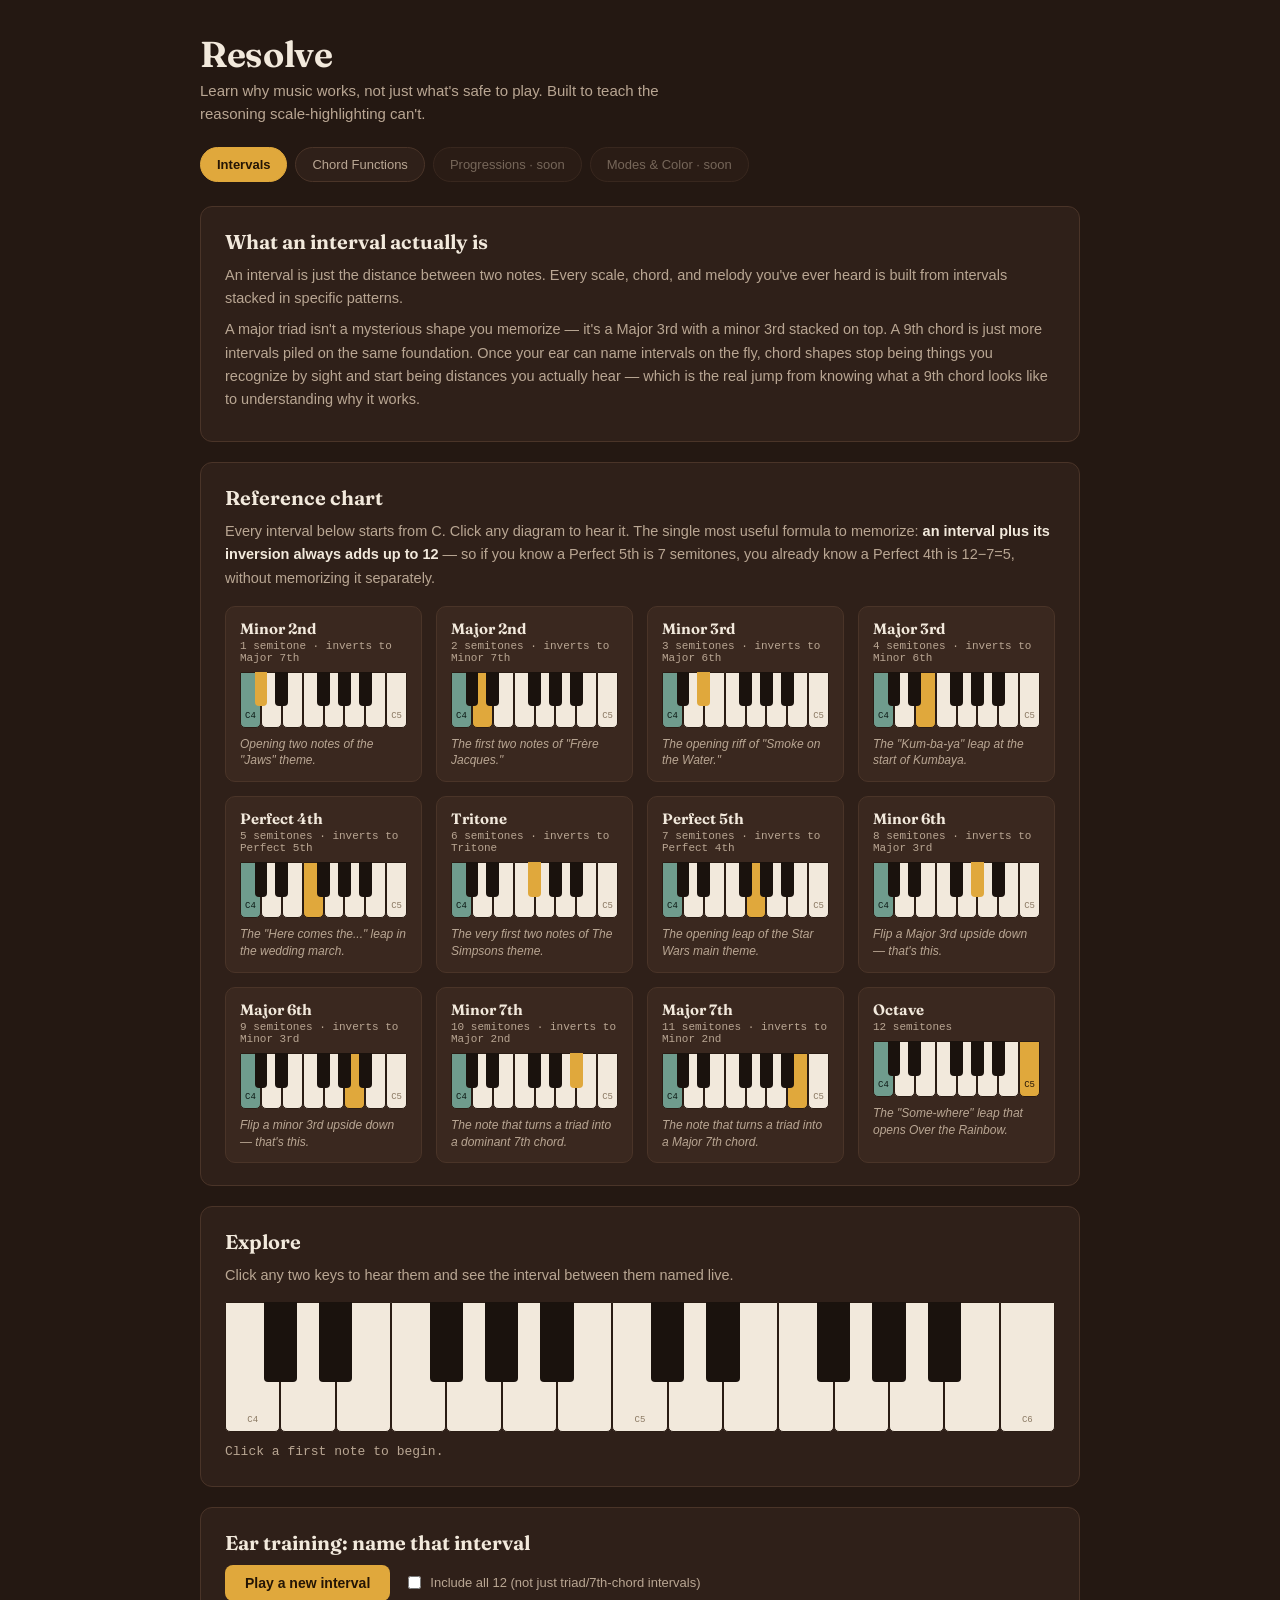
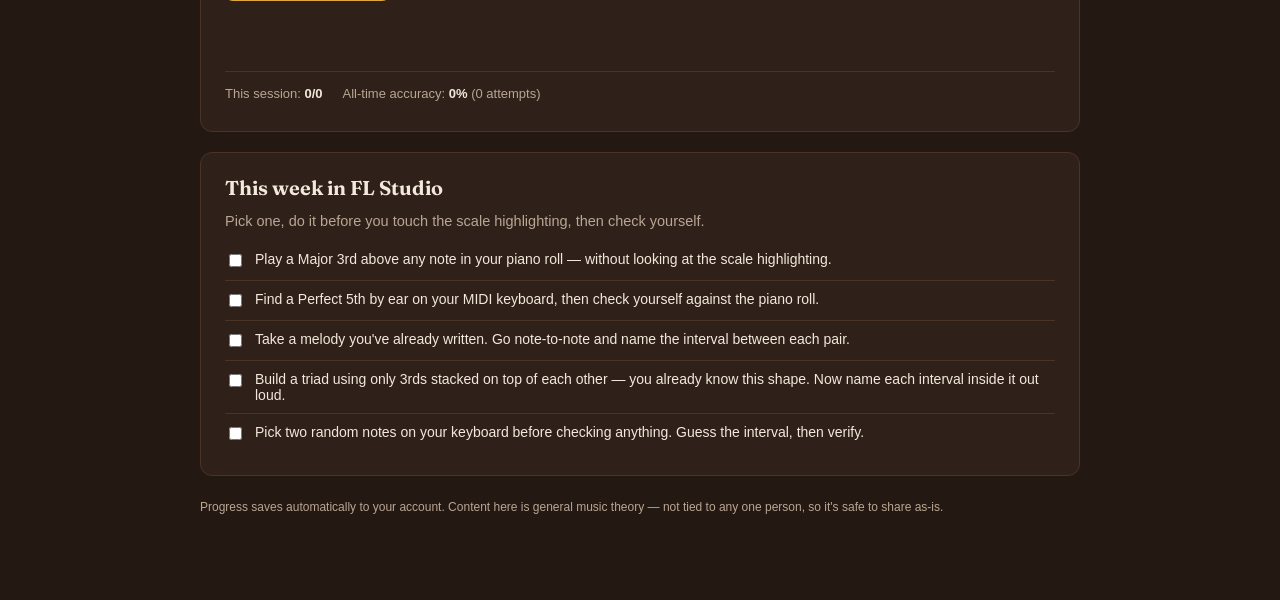
==== index.html @ fac203a9 "Initial commit: Resolve ear-training app" ====
<!DOCTYPE html>
<html lang="en">
<head>
<meta charset="UTF-8">
<meta name="viewport" content="width=device-width, initial-scale=1.0">
<title>Resolve — Ear & Theory</title>
<link rel="preconnect" href="https://fonts.googleapis.com">
<link rel="preconnect" href="https://fonts.gstatic.com" crossorigin>
<link href="https://fonts.googleapis.com/css2?family=Fraunces:opsz,wght@9..144,500;9..144,650&display=swap" rel="stylesheet">
<link rel="stylesheet" href="styles.css">
</head>
<body>
<div class="wrap">
  <header>
    <h1>Resolve</h1>
    <div class="tagline">Learn why music works, not just what's safe to play. Built to teach the reasoning scale-highlighting can't.</div>
  </header>

  <div class="tabs" id="tabs"></div>
  <div id="module-content"></div>

  <footer>Progress saves automatically to your account. Content here is general music theory — not tied to any one person, so it's safe to share as-is.</footer>
</div>

<script src="script.js"></script>
</body>
</html>
---- styles.css ----
:root{
  --bg:#241812;
  --panel:#2f2019;
  --panel-alt:#3a281f;
  --line:#4a3428;
  --text:#f2e9dc;
  --text-dim:#b9a693;
  --tension:#c94f6d;
  --resolution:#e0a83c;
  --movement:#6f9c8d;
  --key-white:#f2e9dc;
  --key-black:#1a120d;
  --font-display:'Fraunces',Georgia,serif;
  --font-sans:-apple-system,BlinkMacSystemFont,"Segoe UI",Roboto,Helvetica,Arial,sans-serif;
  --font-mono:ui-monospace,"SF Mono","Cascadia Code",Menlo,Consolas,monospace;
}
*{box-sizing:border-box;}
body{margin:0;background:var(--bg);color:var(--text);font-family:var(--font-sans);padding:32px 20px 80px;}
.wrap{max-width:880px;margin:0 auto;}
h1{font-family:var(--font-display);font-size:36px;font-weight:650;margin:0 0 4px;letter-spacing:-0.01em;}
.tagline{color:var(--text-dim);font-size:15px;max-width:56ch;line-height:1.5;}

.tabs{display:flex;flex-wrap:wrap;gap:8px;margin:22px 0 24px;}
.tab{background:var(--panel);border:1px solid var(--line);color:var(--text-dim);padding:9px 16px;border-radius:999px;font-size:13px;cursor:pointer;font-family:var(--font-sans);}
.tab.active{background:var(--resolution);border-color:var(--resolution);color:#241505;font-weight:650;}
.tab.soon{opacity:0.55;cursor:default;}

section.card{background:var(--panel);border:1px solid var(--line);border-radius:12px;padding:22px 24px;margin-bottom:20px;}
section.card h2{font-family:var(--font-display);font-size:20px;font-weight:650;margin:0 0 10px;}
section.card p{color:var(--text-dim);font-size:14.5px;line-height:1.6;margin:0 0 8px;}
.soon-card{text-align:center;padding:50px 20px;color:var(--text-dim);}
.soon-card h2{color:var(--text);}

.piano-wrap{overflow-x:auto;padding:6px 0 2px;}
.piano{position:relative;height:130px;width:100%;min-width:520px;}
.white-key{position:absolute;top:0;bottom:0;background:var(--key-white);border:1px solid #2a1c14;border-radius:0 0 5px 5px;cursor:pointer;display:flex;align-items:flex-end;justify-content:center;padding-bottom:6px;font-family:var(--font-mono);font-size:9px;color:#8a7862;}
.white-key:hover{background:#e5dac8;}
.white-key.hi-root{background:var(--movement);color:#0d1a16;}
.white-key.hi-target{background:var(--resolution);color:#241505;}
.white-key.hi-tension{background:var(--tension);color:#2a0d14;}
.black-key{position:absolute;top:0;height:62%;background:var(--key-black);border-radius:0 0 4px 4px;cursor:pointer;z-index:2;}
.black-key:hover{background:#3a2a20;}
.black-key.hi-root{background:var(--movement);}
.black-key.hi-target{background:var(--resolution);}
.black-key.hi-tension{background:var(--tension);}
.explore-readout{margin-top:10px;font-family:var(--font-mono);font-size:13px;color:var(--text-dim);min-height:20px;}
.explore-readout strong{color:var(--text);}

.ref-grid{display:grid;grid-template-columns:repeat(auto-fill,minmax(190px,1fr));gap:14px;margin-top:16px;}
.ref-card{background:var(--panel-alt);border:1px solid var(--line);border-radius:10px;padding:12px 14px;}
.ref-name{font-family:var(--font-display);font-size:15px;font-weight:650;}
.ref-formula{font-family:var(--font-mono);font-size:11px;color:var(--text-dim);margin-top:2px;margin-bottom:8px;}
.ref-piano{position:relative;height:56px;width:100%;min-width:0;}
.ref-mnemonic{font-size:12px;color:var(--text-dim);margin-top:8px;line-height:1.4;font-style:italic;}

.key-select{background:var(--panel-alt);border:1px solid var(--line);color:var(--text);border-radius:6px;padding:7px 12px;font-size:13px;font-family:var(--font-sans);}
.key-row{display:flex;align-items:center;gap:10px;margin-bottom:14px;font-size:13px;color:var(--text-dim);}
.fn-badge{display:inline-block;padding:2px 9px;border-radius:999px;font-size:10.5px;font-weight:650;}
.fn-badge.tonic{background:var(--resolution);color:#241505;}
.fn-badge.subdominant{background:var(--movement);color:#0d1a16;}
.fn-badge.dominant{background:var(--tension);color:#2a0d14;}
.fn-legend{display:flex;gap:16px;flex-wrap:wrap;margin-bottom:16px;font-size:12.5px;color:var(--text-dim);}
.fn-legend span{display:inline-flex;align-items:center;gap:6px;}

.demo-grid{display:flex;flex-direction:column;gap:10px;margin-top:14px;}
.demo-row{display:flex;align-items:center;gap:12px;background:var(--panel-alt);border:1px solid var(--line);border-radius:8px;padding:10px 14px;flex-wrap:wrap;}
.demo-btn{background:var(--resolution);color:#241505;border:none;border-radius:7px;padding:8px 16px;font-size:13px;font-weight:650;cursor:pointer;font-family:var(--font-sans);flex:0 0 auto;}
.demo-btn.alt{background:var(--movement);}
.demo-btn.dim{background:var(--tension);}
.demo-btn.hang{background:none;border:1px solid var(--line);color:var(--text-dim);}
.demo-caption{font-size:13px;color:var(--text-dim);flex:1;min-width:180px;}

.quiz-controls{display:flex;align-items:center;gap:14px;flex-wrap:wrap;margin-bottom:16px;}
.quiz-controls label{font-size:13px;color:var(--text-dim);display:flex;align-items:center;gap:6px;cursor:pointer;}
.play-btn{background:var(--resolution);color:#241505;border:none;border-radius:8px;padding:10px 20px;font-size:14px;font-weight:650;cursor:pointer;font-family:var(--font-sans);}
.play-btn:hover{filter:brightness(1.08);}
.replay-btn{background:none;border:1px solid var(--line);color:var(--text-dim);border-radius:8px;padding:10px 16px;font-size:13px;cursor:pointer;font-family:var(--font-sans);}

.answer-grid{display:flex;flex-wrap:wrap;gap:8px;margin:16px 0;}
.answer-btn{background:var(--panel-alt);border:1px solid var(--line);color:var(--text);border-radius:8px;padding:9px 14px;font-size:13px;cursor:pointer;font-family:var(--font-sans);}
.answer-btn:hover{border-color:var(--text-dim);}
.answer-btn.correct{background:var(--movement);border-color:var(--movement);color:#0d1a16;font-weight:650;}
.answer-btn.wrong{background:var(--tension);border-color:var(--tension);color:#2a0d14;font-weight:650;}
.answer-btn:disabled{cursor:default;}

.feedback{min-height:22px;font-size:13.5px;margin-bottom:6px;}
.feedback.correct{color:var(--movement);}
.feedback.wrong{color:var(--tension);}

.stats-row{display:flex;gap:20px;flex-wrap:wrap;font-size:13px;color:var(--text-dim);margin-top:14px;padding-top:14px;border-top:1px solid var(--line);}
.stats-row strong{color:var(--text);}
.weak-list{margin-top:8px;font-size:12.5px;color:var(--text-dim);}
.weak-list span{color:var(--tension);font-weight:600;}

.prompt-item{display:flex;align-items:flex-start;gap:10px;padding:10px 0;border-bottom:1px solid var(--line);font-size:14px;}
.prompt-item:last-child{border-bottom:none;}
.prompt-item input{margin-top:3px;}
.prompt-item.done span{text-decoration:line-through;color:var(--text-dim);}

footer{margin-top:24px;color:var(--text-dim);font-size:12px;}
@media (max-width:600px){ .piano{min-width:460px;} }
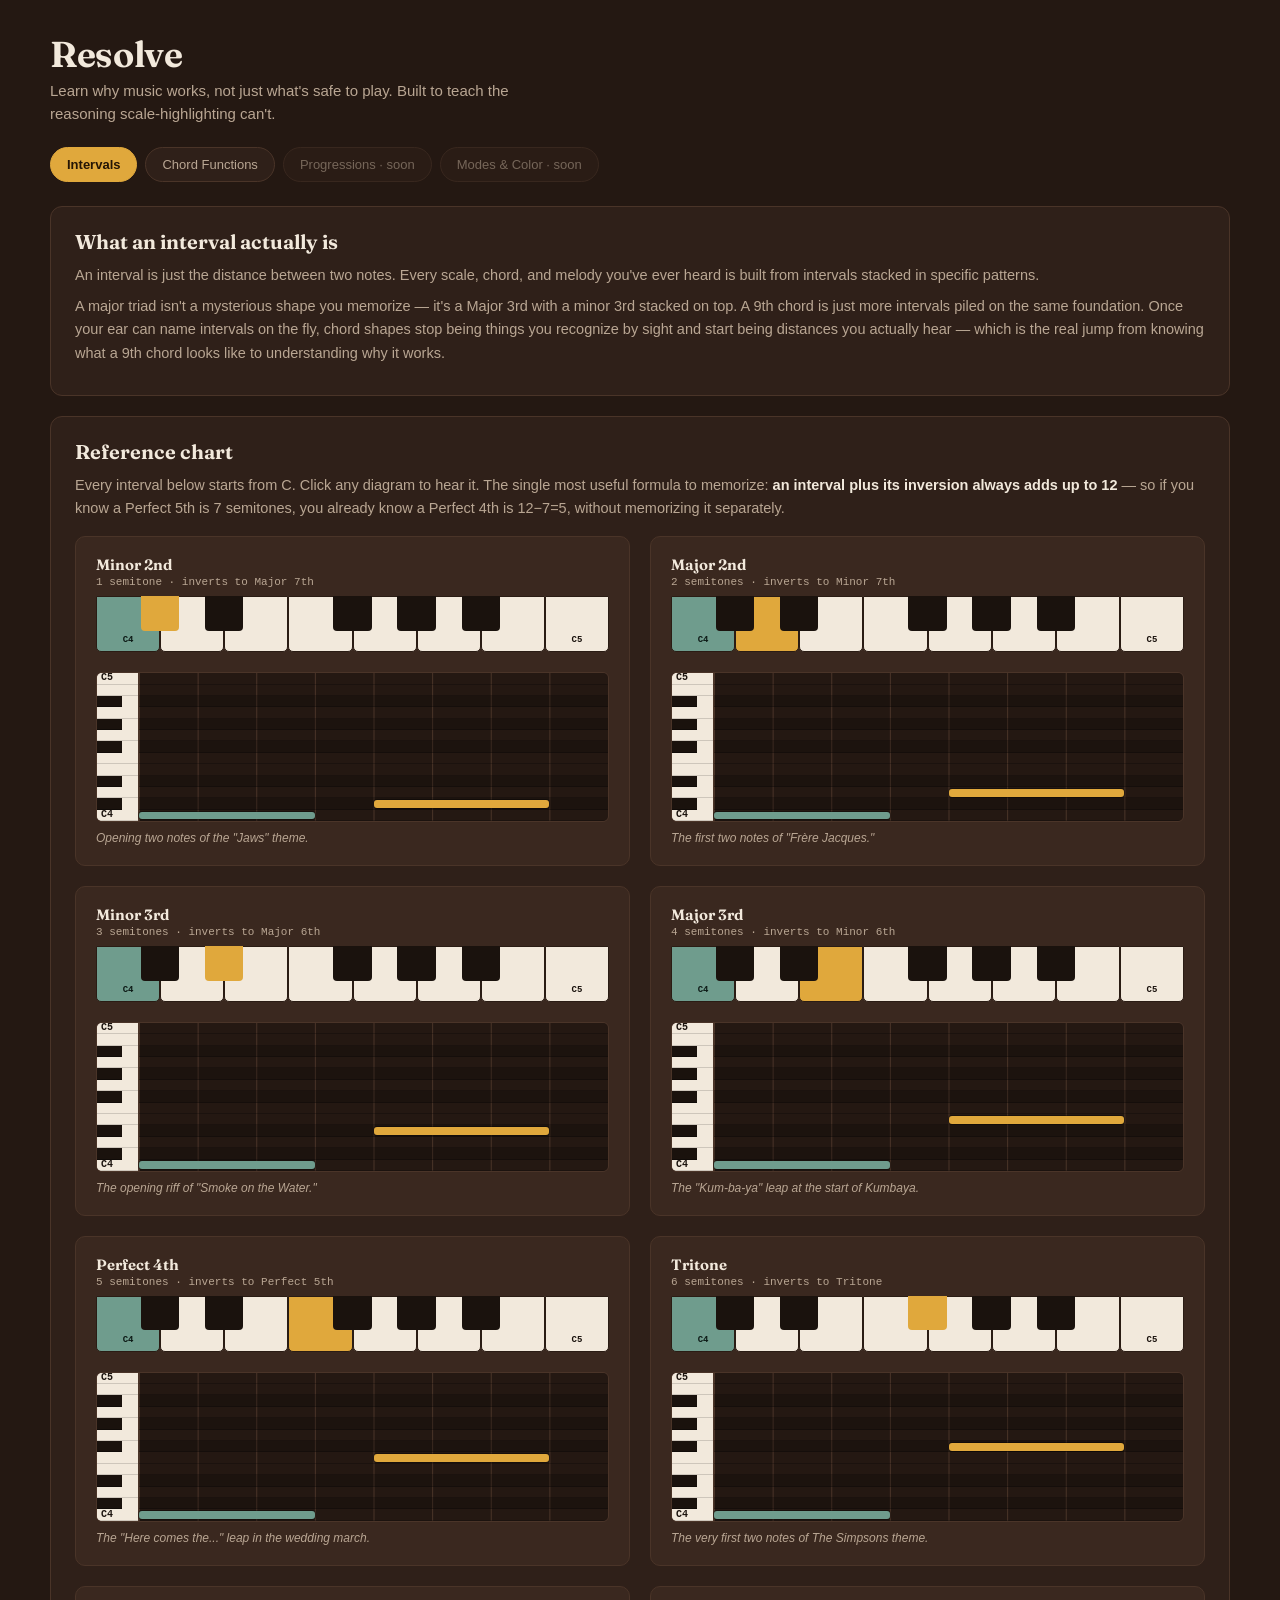
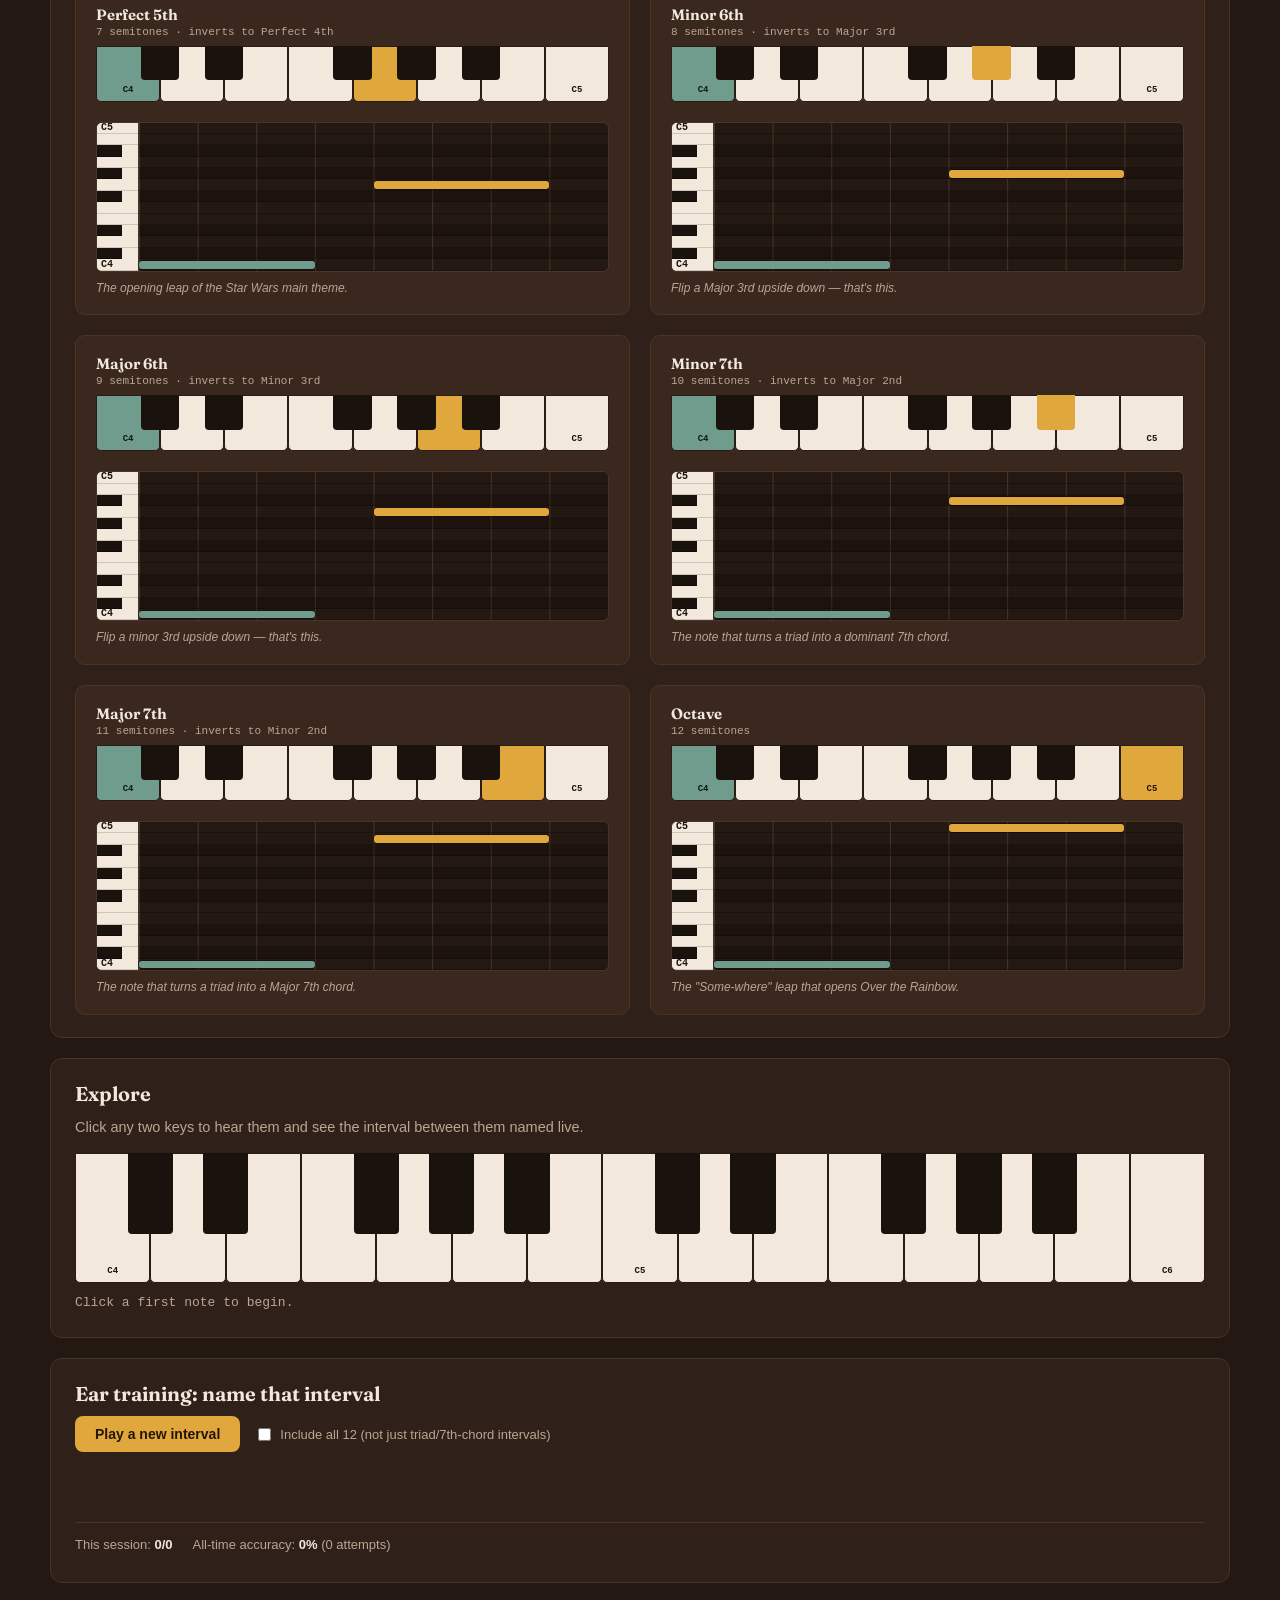
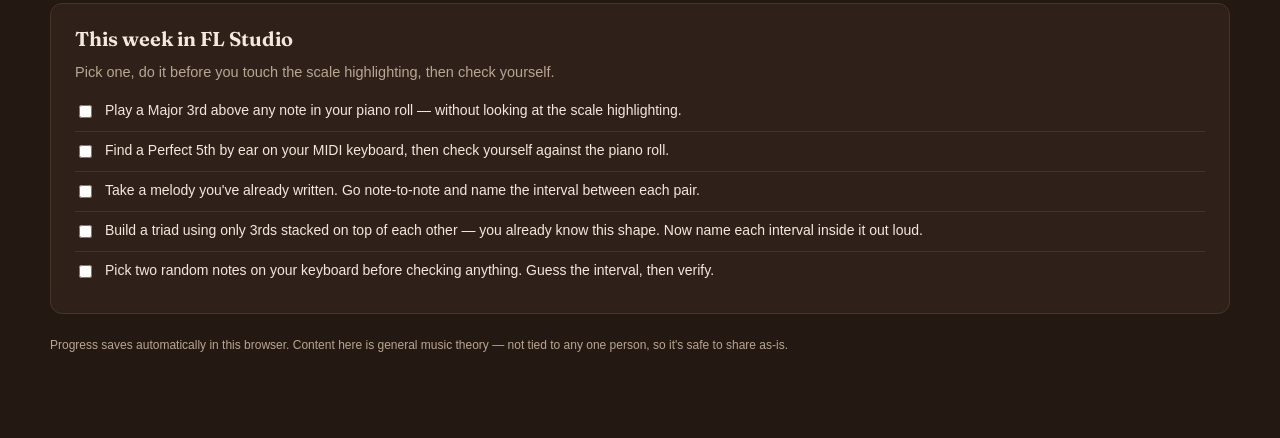
==== commit f21f7a7e: "Fix account/browser wording in footer" ====
--- a/index.html
+++ b/index.html
@@ -19,7 +19,7 @@
   <div class="tabs" id="tabs"></div>
   <div id="module-content"></div>
 
-  <footer>Progress saves automatically to your account. Content here is general music theory — not tied to any one person, so it's safe to share as-is.</footer>
+  <footer>Progress saves automatically in this browser. Content here is general music theory — not tied to any one person, so it's safe to share as-is.</footer>
 </div>
 
 <script src="script.js"></script>
--- a/styles.css
+++ b/styles.css
@@ -16,7 +16,7 @@
 }
 *{box-sizing:border-box;}
 body{margin:0;background:var(--bg);color:var(--text);font-family:var(--font-sans);padding:32px 20px 80px;}
-.wrap{max-width:880px;margin:0 auto;}
+.wrap{max-width:1180px;margin:0 auto;}
 h1{font-family:var(--font-display);font-size:36px;font-weight:650;margin:0 0 4px;letter-spacing:-0.01em;}
 .tagline{color:var(--text-dim);font-size:15px;max-width:56ch;line-height:1.5;}
 
@@ -33,7 +33,7 @@
 
 .piano-wrap{overflow-x:auto;padding:6px 0 2px;}
 .piano{position:relative;height:130px;width:100%;min-width:520px;}
-.white-key{position:absolute;top:0;bottom:0;background:var(--key-white);border:1px solid #2a1c14;border-radius:0 0 5px 5px;cursor:pointer;display:flex;align-items:flex-end;justify-content:center;padding-bottom:6px;font-family:var(--font-mono);font-size:9px;color:#8a7862;}
+.white-key{position:absolute;top:0;bottom:0;background:var(--key-white);border:1px solid #2a1c14;border-radius:0 0 5px 5px;cursor:pointer;display:flex;align-items:flex-end;justify-content:center;padding-bottom:6px;font-family:var(--font-mono);font-size:9px;font-weight:700;color:#1a120d;}
 .white-key:hover{background:#e5dac8;}
 .white-key.hi-root{background:var(--movement);color:#0d1a16;}
 .white-key.hi-target{background:var(--resolution);color:#241505;}
@@ -46,12 +46,27 @@
 .explore-readout{margin-top:10px;font-family:var(--font-mono);font-size:13px;color:var(--text-dim);min-height:20px;}
 .explore-readout strong{color:var(--text);}
 
-.ref-grid{display:grid;grid-template-columns:repeat(auto-fill,minmax(190px,1fr));gap:14px;margin-top:16px;}
-.ref-card{background:var(--panel-alt);border:1px solid var(--line);border-radius:10px;padding:12px 14px;}
+.ref-grid{display:grid;grid-template-columns:repeat(auto-fit,minmax(420px,1fr));gap:20px;margin-top:16px;}
+.ref-card{background:var(--panel-alt);border:1px solid var(--line);border-radius:10px;padding:18px 20px;}
 .ref-name{font-family:var(--font-display);font-size:15px;font-weight:650;}
 .ref-formula{font-family:var(--font-mono);font-size:11px;color:var(--text-dim);margin-top:2px;margin-bottom:8px;}
 .ref-piano{position:relative;height:56px;width:100%;min-width:0;}
+.ref-piano-group{display:flex;flex-direction:column;gap:20px;}
 .ref-mnemonic{font-size:12px;color:var(--text-dim);margin-top:8px;line-height:1.4;font-style:italic;}
+
+.roll-panel{position:relative;display:flex;height:150px;width:100%;border:1px solid var(--line);border-radius:6px;overflow:hidden;cursor:pointer;}
+.roll-keys{position:relative;flex:0 0 42px;width:42px;background:var(--key-white);border-right:1px solid var(--line);}
+.roll-key{position:absolute;left:0;box-sizing:border-box;}
+.roll-key-white{width:100%;background:var(--key-white);border-bottom:1px solid rgba(0,0,0,0.15);}
+.roll-key-black{width:62%;background:var(--key-black);border-bottom:1px solid rgba(0,0,0,0.4);z-index:1;}
+.roll-key-label{position:absolute;left:4px;font-family:var(--font-mono);font-size:10px;font-weight:700;color:#1a120d;line-height:1;}
+.roll{position:relative;flex:1 1 auto;min-width:0;background:var(--bg);background-image:linear-gradient(to right, var(--line) 1px, transparent 1px);background-size:12.5% 100%;}
+.roll-row{position:absolute;left:0;right:0;border-bottom:1px solid rgba(0,0,0,0.25);}
+.roll-row-black{background:rgba(0,0,0,0.22);}
+.roll-note{position:absolute;border-radius:3px;box-shadow:0 0 0 1px rgba(0,0,0,0.35);}
+.roll-note.hi-root{background:var(--movement);}
+.roll-note.hi-target{background:var(--resolution);}
+.roll-note.hi-tension{background:var(--tension);}
 
 .key-select{background:var(--panel-alt);border:1px solid var(--line);color:var(--text);border-radius:6px;padding:7px 12px;font-size:13px;font-family:var(--font-sans);}
 .key-row{display:flex;align-items:center;gap:10px;margin-bottom:14px;font-size:13px;color:var(--text-dim);}
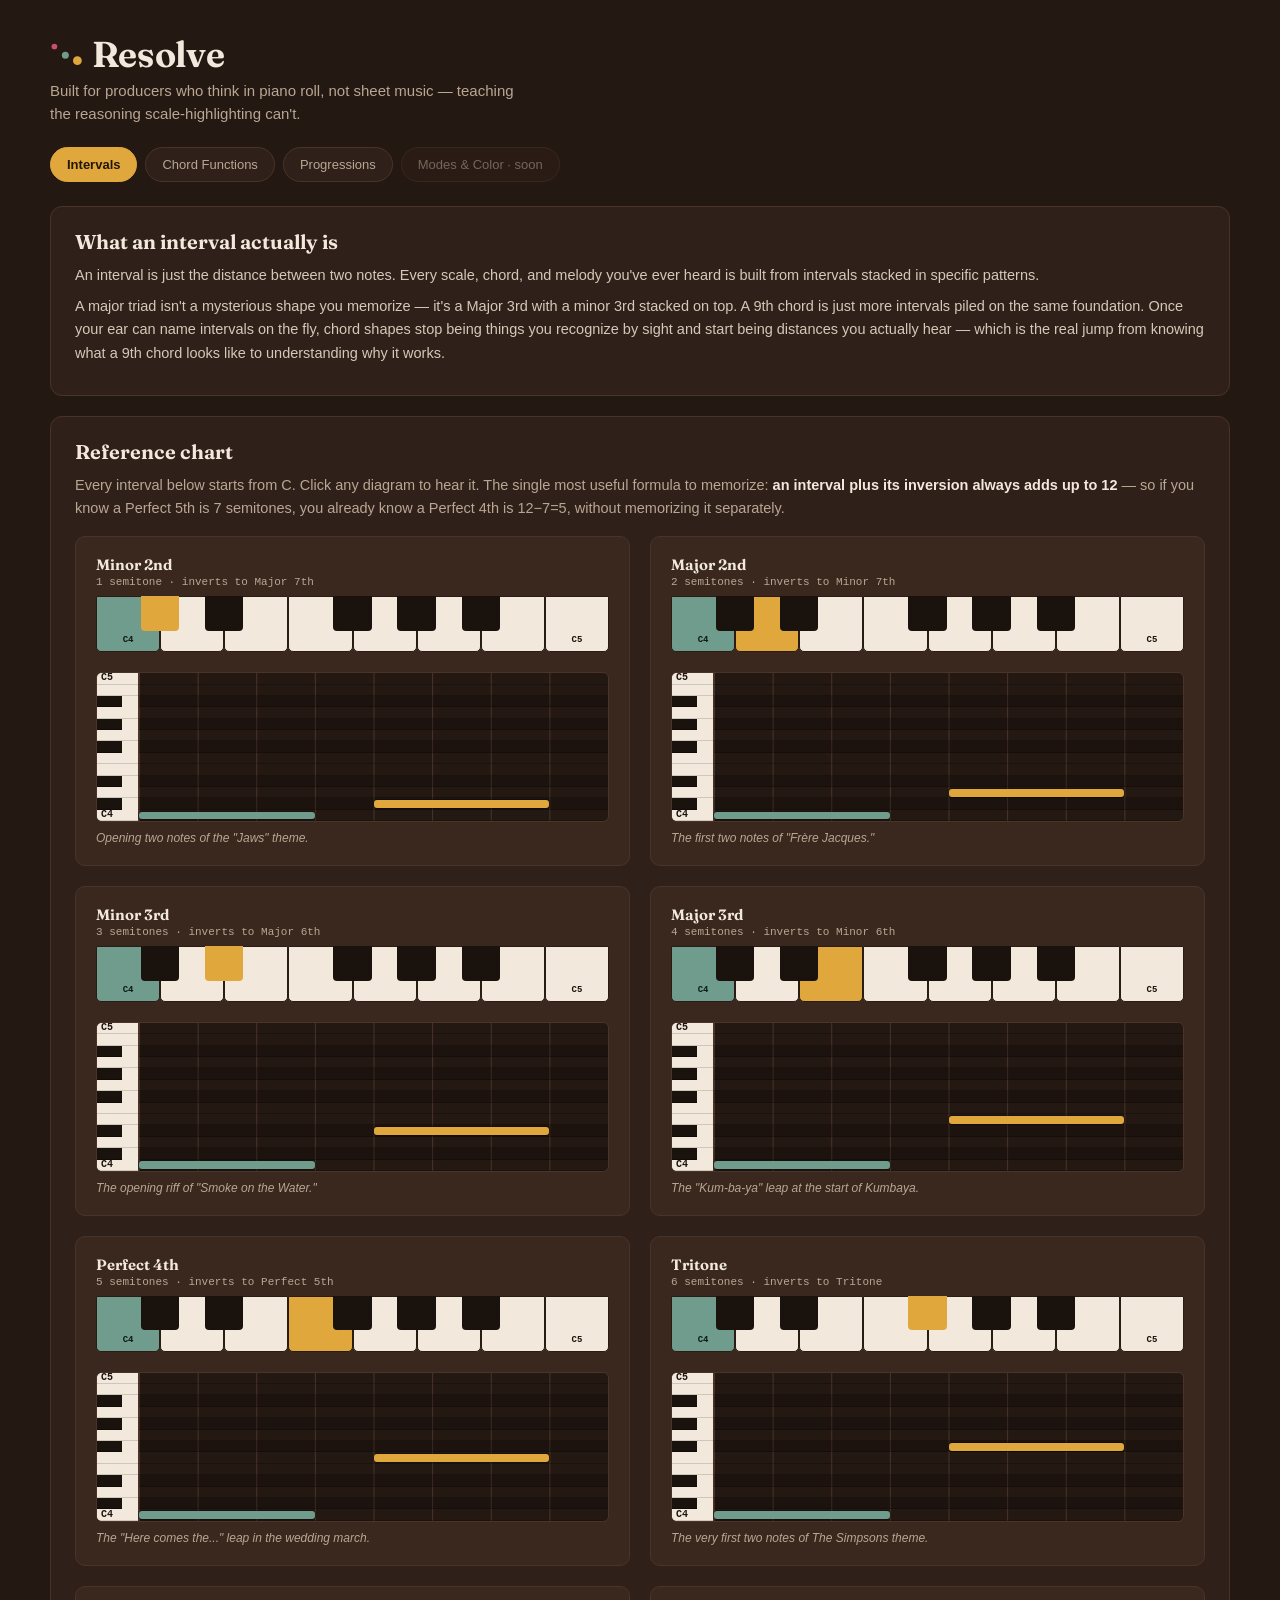
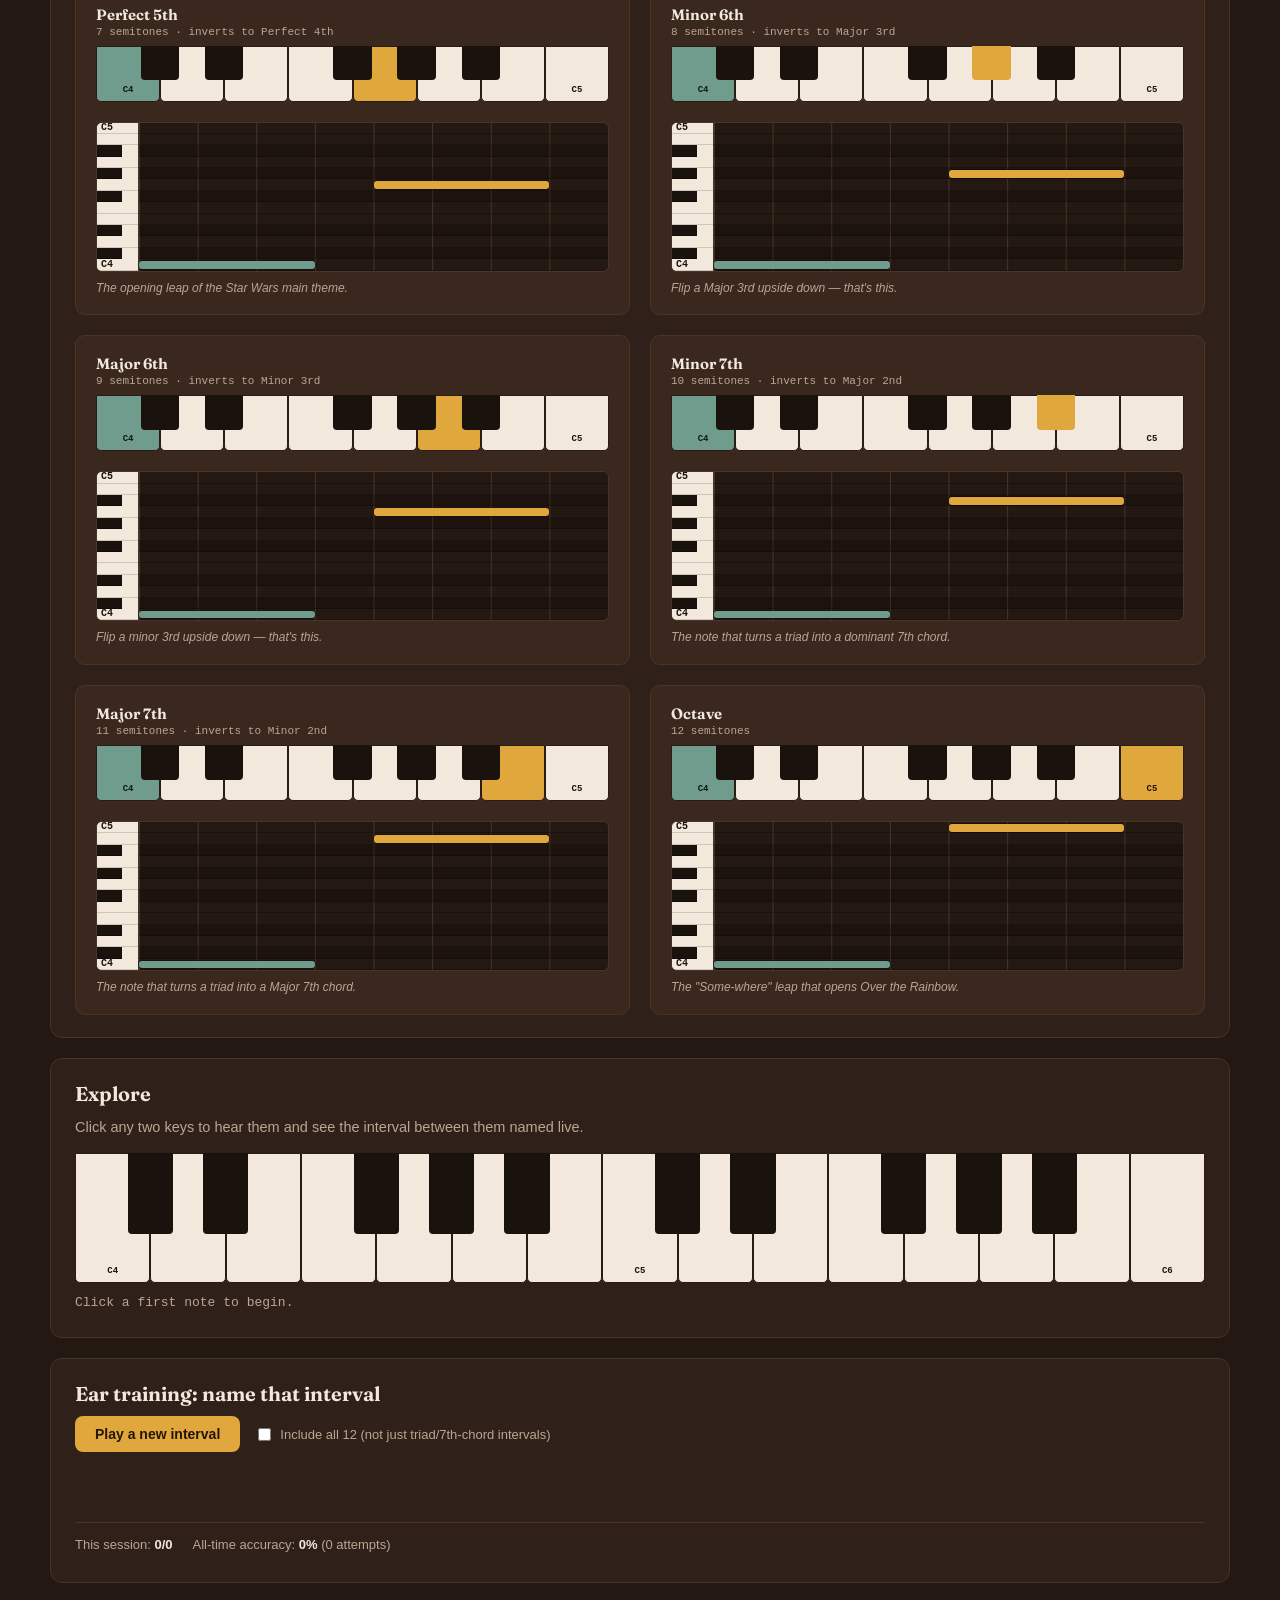
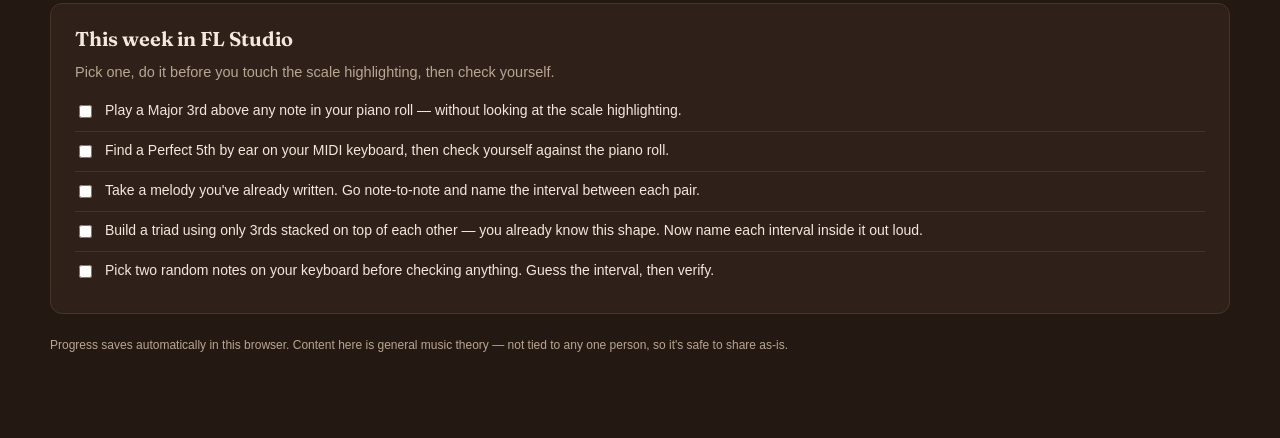
==== commit 0fccbd50: "Add Progressions module, concept-card readability tweaks, and tagline update - New Progressions modu" ====
--- a/index.html
+++ b/index.html
@@ -12,8 +12,12 @@
 <body>
 <div class="wrap">
   <header>
-    <h1>Resolve</h1>
-    <div class="tagline">Learn why music works, not just what's safe to play. Built to teach the reasoning scale-highlighting can't.</div>
+    <h1><svg class="mark" viewBox="0 0 30 23" aria-hidden="true" focusable="false">
+      <circle class="mark-tension" cx="4" cy="5" r="2.6"></circle>
+      <circle class="mark-movement" cx="14" cy="13" r="3.2"></circle>
+      <circle class="mark-resolution" cx="25" cy="18" r="4"></circle>
+    </svg>Resolve</h1>
+    <div class="tagline">Built for producers who think in piano roll, not sheet music — teaching the reasoning scale-highlighting can't.</div>
   </header>
 
   <div class="tabs" id="tabs"></div>
--- a/styles.css
+++ b/styles.css
@@ -5,6 +5,7 @@
   --line:#4a3428;
   --text:#f2e9dc;
   --text-dim:#b9a693;
+  --text-body:#d6c8b8;
   --tension:#c94f6d;
   --resolution:#e0a83c;
   --movement:#6f9c8d;
@@ -17,7 +18,11 @@
 *{box-sizing:border-box;}
 body{margin:0;background:var(--bg);color:var(--text);font-family:var(--font-sans);padding:32px 20px 80px;}
 .wrap{max-width:1180px;margin:0 auto;}
-h1{font-family:var(--font-display);font-size:36px;font-weight:650;margin:0 0 4px;letter-spacing:-0.01em;}
+h1{display:flex;align-items:center;gap:9px;font-family:var(--font-display);font-size:36px;font-weight:650;margin:0 0 4px;letter-spacing:-0.01em;}
+.mark{height:0.7em;width:auto;flex:0 0 auto;}
+.mark-tension{fill:var(--tension);}
+.mark-movement{fill:var(--movement);}
+.mark-resolution{fill:var(--resolution);}
 .tagline{color:var(--text-dim);font-size:15px;max-width:56ch;line-height:1.5;}
 
 .tabs{display:flex;flex-wrap:wrap;gap:8px;margin:22px 0 24px;}
@@ -28,6 +33,9 @@
 section.card{background:var(--panel);border:1px solid var(--line);border-radius:12px;padding:22px 24px;margin-bottom:20px;}
 section.card h2{font-family:var(--font-display);font-size:20px;font-weight:650;margin:0 0 10px;}
 section.card p{color:var(--text-dim);font-size:14.5px;line-height:1.6;margin:0 0 8px;}
+section.concept-card p{color:var(--text-body);}
+.fn-list{list-style:none;margin:16px 0;padding:0;display:flex;flex-direction:column;gap:12px;}
+.fn-list li{color:var(--text-body);font-size:14.5px;line-height:1.6;}
 .soon-card{text-align:center;padding:50px 20px;color:var(--text-dim);}
 .soon-card h2{color:var(--text);}
 
@@ -77,6 +85,11 @@
 .fn-legend{display:flex;gap:16px;flex-wrap:wrap;margin-bottom:16px;font-size:12.5px;color:var(--text-dim);}
 .fn-legend span{display:inline-flex;align-items:center;gap:6px;}
 
+.prog-card{display:flex;flex-direction:column;}
+.prog-roman{display:flex;flex-wrap:wrap;align-items:center;gap:2px;margin-bottom:12px;}
+.prog-arrow{color:var(--text-dim);margin:0 4px;font-family:var(--font-mono);font-size:13px;}
+.prog-note{color:var(--text-dim);font-size:13px;line-height:1.5;margin:0 0 14px;flex:1;}
+
 .demo-grid{display:flex;flex-direction:column;gap:10px;margin-top:14px;}
 .demo-row{display:flex;align-items:center;gap:12px;background:var(--panel-alt);border:1px solid var(--line);border-radius:8px;padding:10px 14px;flex-wrap:wrap;}
 .demo-btn{background:var(--resolution);color:#241505;border:none;border-radius:7px;padding:8px 16px;font-size:13px;font-weight:650;cursor:pointer;font-family:var(--font-sans);flex:0 0 auto;}
